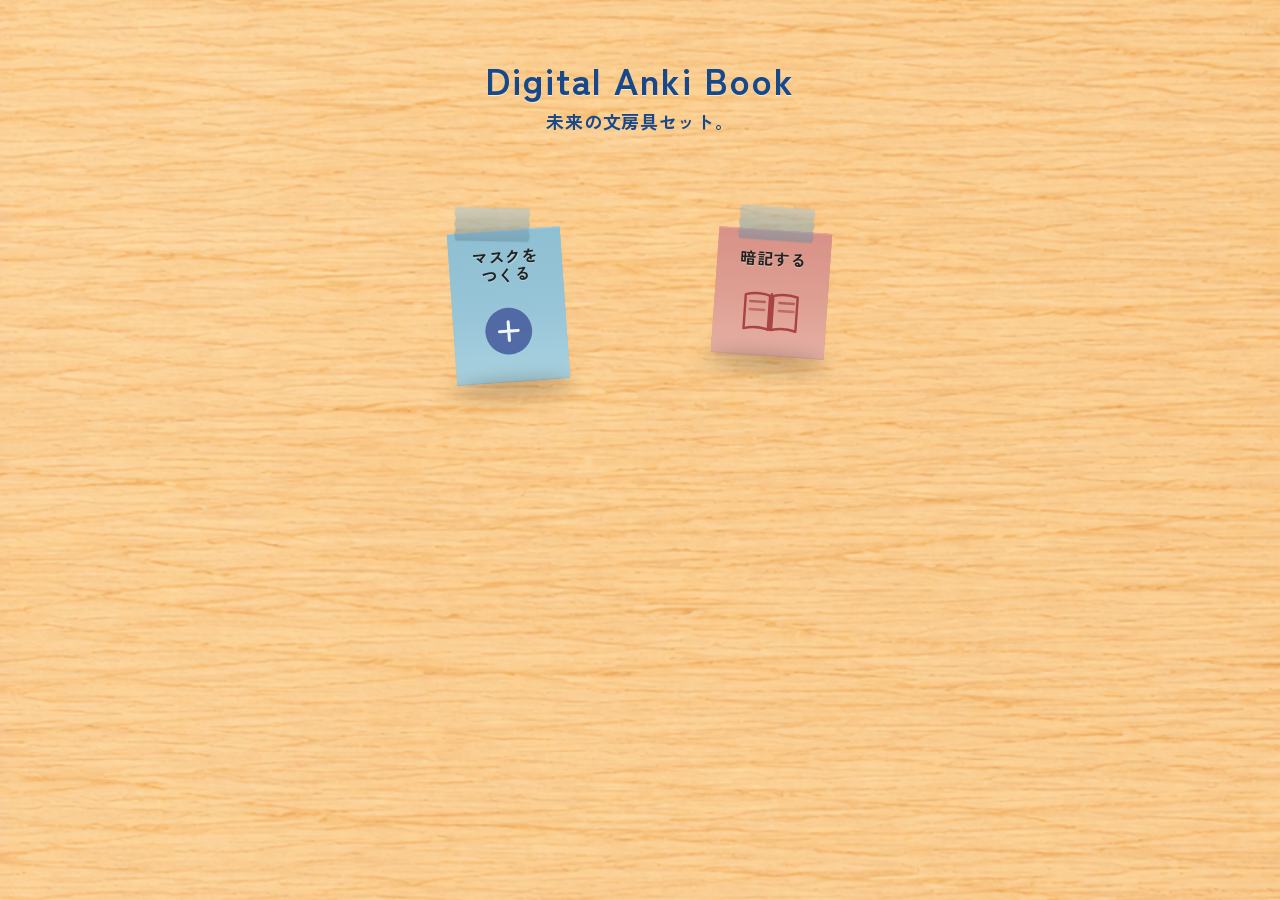
==== index.html @ 85453e47 "今日の復習" ====
<!DOCTYPE html>
<html lang="ja">
<head>
  <meta charset="utf-8" />
  <meta name="viewport" content="width=device-width,initial-scale=1" />
  <meta name="theme-color" content="#fbf7ed" />
  <title>Digital Anki Book</title>
  <link rel="stylesheet" href="css/common.css">
  <link rel="stylesheet" href="css/home.css">
</head>
<body class="home-page">
  <main class="home-scene">
    <section class="home-stage" aria-label="Digital Anki Book">
      <div class="home-title">
        <h1>Digital Anki Book</h1>
        <p class="home-subtitle">未来の文房具セット。</p>
      </div>

      <div class="home-actions">
        <a href="edit.html" class="home-action-btn home-action-btn--blue">
          <span class="home-action-label">マスクを<br>つくる</span>
          <img src="assets/plus.svg" class="home-action-icon" alt="" aria-hidden="true" />
        </a>

        <div class="home-study-wrap">
          <a href="study.html" class="home-action-btn home-action-btn--red" id="homeStudyLink">
            <span class="home-action-label">暗記する</span>
            <img src="assets/book.svg" class="home-action-icon" alt="" aria-hidden="true" />
          </a>
          <div id="homeReviewBubble" class="review-bubble hidden" aria-live="polite"></div>
        </div>
      </div>
    </section>
  </main>

  <script src="storage.js"></script>

  <script>
  (() => {
    const bubble = document.getElementById('homeReviewBubble');

    const REVIEW_WINDOWS = [
      { stage: 1, minDays: 1, maxDays: 3 },
      { stage: 2, minDays: 7, maxDays: 14 },
      { stage: 3, minDays: 30, maxDays: 60 },
    ];

    const DAY_MS = 24 * 60 * 60 * 1000;

    function unique(values) {
      return Array.from(new Set(values.filter(Boolean)));
    }

    function startOfDayMs(value) {
      const d = new Date(value);
      d.setHours(0, 0, 0, 0);
      return d.getTime();
    }

    function diffDays(from, to = Date.now()) {
      return Math.floor(
        (startOfDayMs(to) - startOfDayMs(from)) / DAY_MS
      );
    }

    function getReviewStage(createdAt, now = Date.now()) {
      const days = diffDays(createdAt, now);

      const matched = REVIEW_WINDOWS.find(
        (item) =>
          days >= item.minDays &&
          days <= item.maxDays
      );

      return matched ? matched.stage : 0;
    }

    function normalizeReview(review, createdAt) {
      const baseCreatedAt =
        Number(createdAt) || Date.now();

      const safe =
        review && typeof review === 'object'
          ? review
          : {};

      return {
        createdAt:
          Number.isFinite(Number(safe.createdAt))
            ? Number(safe.createdAt)
            : baseCreatedAt,

        currentStage:
          Number.isFinite(Number(safe.currentStage))
            ? Number(safe.currentStage)
            : getReviewStage(baseCreatedAt),

        completedStages:
          Array.isArray(safe.completedStages)
            ? unique(
                safe.completedStages
                  .map((n) => Number(n))
                  .filter((n) => Number.isFinite(n))
              )
            : [],

        lastCompletedStage:
          Number.isFinite(Number(safe.lastCompletedStage))
            ? Number(safe.lastCompletedStage)
            : 0,
      };
    }

    function isTodayReviewTarget(project, now = Date.now()) {
      if (!project) return false;

      const review = normalizeReview(
        project.review,
        project.createdAt
      );

      const stage = getReviewStage(
        review.createdAt,
        now
      );

      return (
        stage > 0 &&
        !review.completedStages.includes(stage)
      );
    }

    async function updateReviewCount() {
      try {
        const projects =
          await DigitalAnkiStorage.getAllProjects();

        const dueCount = projects.filter(
          (project) =>
            isTodayReviewTarget(project)
        ).length;
        console.log('IndexedDB projects:', projects);
        console.log('今日の復習件数:', dueCount);

        console.log(projects[0]);
        console.log(projects[0].review);

        if (!bubble) return;

        if (dueCount > 0) {
          bubble.textContent =
            `今日の復習 ${dueCount}枚`;
          bubble.classList.remove('hidden');
        } else {
          bubble.classList.add('hidden');
        }
      } catch (error) {
        console.error(
          '今日の復習件数の取得に失敗しました。',
          error
        );
      }
    }

    updateReviewCount();
  })();
  </script>
</body>
</html>
---- css/common.css ----
@import url("https://fonts.googleapis.com/css2?family=Zen+Kaku+Gothic+New:wght@400;500;700;900&display=swap");
:root{
  --toolbar-bg: #f6f7fb;
  --btn-bg: #2b6ef6;
  --btn-fg: white;
  --mask-color: #000;
  --mask-opacity: 1;
  --selected-border: 2px solid #ffd54d;
}

/* リセット */
*{box-sizing:border-box}
html,body{height:100%}
body{
  font-family: system-ui, "Hiragino Kaku Gothic ProN", "Yu Gothic", "Noto Sans JP", sans-serif;
  margin:0;
  padding:0;
  color:#111;
  background:#fff;
}

/* ヘッダー */
header{
  padding:24px 30px;
  border-bottom:1.5px solid #e6e9ef;
  background:var(--toolbar-bg);
  display:flex;
  align-items:center;
}
header h1{
  font-size:30px;
  margin:0;
}

/* メインレイアウト */
.container {
  padding:20px;
  display:flex;
  gap:20px;
  align-items:flex-start;
}

h2 {
    font-size: 50px;
}

p {
    font-size:25px;
}

/* 28pxを2倍にした */
.big-btn{
  padding:12px 10px;
  border-radius:10px;
  font-size:16px;
  background:var(--btn-bg);
  color:var(--btn-fg);
  border:none;
  cursor:pointer;
}

.secondary-btn{
  padding:10px 14px;
  border-radius:8px;
  font-size:0.95rem;
  background:#fff;
  border:1px solid #ccc;
  cursor:pointer;
}

/* 図形選択をコンパクトにする（最小幅を120pxから80pxへ変更） */
#shapeSelect {
  min-width:80px;
}

/* 画像エリア */
.image-area{
  position:relative;
  width:100%;
  min-height:360px;
  border:1px solid #ddd;
  background:#fafafa;
  display:flex;
  align-items:center;
  justify-content:center;
  overflow:auto;
  overscroll-behavior: contain;
}

/* 画像本体 */
.image-area img{
  display:block;
  max-width:100%;
  height:auto;
}

/* マスクの基本 */
.mask{
  position:absolute;
  background:var(--mask-color);
  opacity:var(--mask-opacity);
  cursor:move;
  box-sizing:border-box;
  z-index: 60; /* 編集モードでマスクをテキストボックスより前面に出す */
  touch-action: none;
  -webkit-user-select: none;
  user-select: none;
}

/* 円形マスク */
.mask.circle{
  border-radius:50%;
}

/* 選択時の見た目 */
.mask.selected{
  outline: var(--selected-border);
  outline-offset: 0px;
}

/* リサイズ用ハンドル */
.resize-handle{
  position:absolute;
  width:12px;
  height:12px;
  right:0;
  bottom:0;
  background:#fff;
  border:1px solid #333;
  box-sizing:border-box;
  cursor:se-resize;
  touch-action: none;
  -webkit-user-select: none;
  user-select: none;
}

/* テキスト挿入用モーダル */
.modal{
  position:fixed;
  left:0;
  top:0;
  width:100%;
  height:100%;
  display:flex;
  align-items:center;
  justify-content:center;
  background: rgba(0,0,0,0.4);
  z-index: 1000;
}
.modal .modal-content{
  background:#fff;
  padding:16px;
  border-radius:8px;
  width: min(720px, 90%);
  box-shadow: 0 6px 24px rgba(0,0,0,0.2);
}

/* 補助用の小さなクラス */
.hidden { display:none !important; }

button,
.big-btn,
.secondary-btn,
.home-action-btn,

input[type="color"]{
  -webkit-appearance:none;
  appearance:none;
  border:1px solid #ccc;
  background:#fff;
  padding:0;
  border-radius:6px;
  overflow:hidden;
  display:inline-block;
  vertical-align:middle;
}

input[type="color"]::-webkit-color-swatch-wrapper{
  padding:0;
}

input[type="color"]::-webkit-color-swatch{
  border:none;
  border-radius:4px;
}

input[type="color"]::-moz-color-swatch{
  border:none;
  border-radius:4px;
}

/* スマホ向け調整 */
@media (max-width: 768px){
  header{
    padding:16px 18px;
  }
  header h1{
    font-size:22px;
  }

  .container{
    padding:12px;
    gap:14px;
    flex-direction:column;
    align-items:stretch;
  }


  .home-action-btn{
    padding:15px 16px;
    font-size:1.08rem;
    min-width:0;
    max-width:46vw;
  }

  h2{
    font-size:30px;
  }

  p{
    font-size:16px;
  }

  .big-btn{
    padding:11px 12px;
    font-size:15px;
  }

  .secondary-btn{
    padding:10px 12px;
    font-size:14px;
  }

  .image-area{
    min-height:280px;
  }

  .modal .modal-content{
    width:min(92vw, 720px);
    padding:14px;
  }

  #shapeSelect{
    min-width:0;
    max-width:100%;
  }

  #sortSelect,
  #displayFilterSelect{
    min-width:0;
    flex:1 1 160px;
    max-width:100%;
  }

  input,
  select,
  textarea{
    font-size:16px;
  }

  input[type="color"]{
    width:48px;
    height:40px;
  }

  input[type="color"]::-webkit-color-swatch{
    border-radius:4px;
  }

  input[type="color"]::-moz-color-swatch{
    border-radius:4px;
  }
}

/* ===== study / book pages ===== */
body.study-page,
body.book-page{
  min-height:100%;
  font-family:"Zen Kaku Gothic New", "Noto Sans JP", "Yu Gothic", "Hiragino Sans", sans-serif;
  color:#30404a;
  overflow-x:hidden;
  position:relative;

  background:
    url("../assets/desk.jpg") center center / cover no-repeat fixed;
}

body.study-page button,
body.study-page .study-toolbar-btn,
body.study-page .study-delete-panel__button,
body.study-page .study-sheet__option,
body.book-page button,
body.book-page .book-toolbar-btn{
  font-family: inherit;
}

body.study-page .study-scene,
body.book-page .book-scene{
  min-height:100svh;
  width:min(100%, 1120px);
  margin:0 auto;
  padding:clamp(14px, 3.6vw, 28px) clamp(10px, 3vw, 20px) 24px;
  display:flex;
  flex-direction:column;
  gap:14px;
  position:relative;
  z-index:1;
}

body.study-page .study-topbar,
body.book-page .book-topbar{
  display:grid;
  grid-template-columns: 1fr auto 1fr;
  align-items:center;
  gap:12px;
  padding:12px 14px;
  border-radius:22px;
  border:1px solid rgba(81, 90, 98, .12);
  background:rgba(251, 247, 237, .90);
  box-shadow:0 18px 28px -24px rgba(74, 58, 36, .35), inset 0 1px 0 rgba(255,255,255,.42);
  backdrop-filter: blur(4px);
}

body.study-page .study-topbar__title,
body.book-page .book-topbar__title{
  justify-self:center;
  text-align:center;
  min-width:0;
}

body.study-page .study-topbar__title h1,
body.book-page .book-topbar__title h1{
  margin:0;
  font-size:clamp(20px, 4.2vw, 28px);
  font-weight:700;
  letter-spacing:.06em;
  color:#16488A;
  text-shadow:0 1px 0 rgba(255,255,255,.45);
}

body.study-page .study-topbar-btn,
body.book-page .book-topbar-btn{
  appearance:none;
  border:1px solid rgba(68, 78, 88, .12);
  background:linear-gradient(180deg, #ffffff 0%, #f0eadf 100%);
  color:#29404f;
  box-shadow:0 8px 18px -14px rgba(74,58,36,.28), inset 0 1px 0 rgba(255,255,255,.55);
  cursor:pointer;
  display:inline-flex;
  align-items:center;
  justify-content:center;
  gap:8px;
  min-height:46px;
  padding:10px 14px;
  font-weight:700;
  letter-spacing:.03em;
  transition:transform .15s ease, filter .15s ease, box-shadow .15s ease;
}

body.study-page .study-topbar-btn:hover,
body.book-page .book-topbar-btn:hover{
  transform:translateY(-1px);
  filter:saturate(1.02) brightness(1.01);
}

body.study-page .study-topbar-btn:active,
body.book-page .book-topbar-btn:active{
  transform:translateY(1px) scale(.99);
}

body.study-page .study-topbar-btn--back,
body.book-page .book-topbar-btn--back{
  justify-self:start;
  width:48px;
  height:48px;
  min-width:48px;
  min-height:48px;
  padding:0;
  border-radius:50%;
  aspect-ratio:1 / 1;
}

body.study-page .study-topbar-btn__icon{
    display:block;
    width:24px;
    height:24px;
    object-fit:contain;
}

body.book-page .book-topbar-btn__icon{
    display:block;
    width:24px;
    height:24px;
    object-fit:contain;
}

body.study-page .study-topbar__spacer,
body.book-page .book-topbar__spacer{
  justify-self:end;
  width:48px;
  height:48px;
}

@media (max-width: 768px){
  body.study-page .study-scene,
  body.book-page .book-scene{
    padding:14px 10px 22px;
  }

  body.study-page .study-topbar,
  body.book-page .book-topbar{
    grid-template-columns:1fr auto 1fr;
    padding:10px 10px;
    gap:8px;
  }

  body.study-page .study-topbar__title h1,
  body.book-page .book-topbar__title h1{
    font-size:clamp(18px, 5vw, 23px);
  }

  
}
---- css/home.css ----
body.home-page{
  min-height:100%;
  font-family:"Zen Kaku Gothic New", "Noto Sans JP", "Yu Gothic", "Hiragino Sans", sans-serif;
  color:#16488A;
  background:
    url("../assets/desk.jpg") center center / cover no-repeat fixed;
  overflow-x:hidden;
  position:relative;
}

.home-scene{
  min-height:100svh;
  display:grid;
  place-items:start center;
  padding: clamp(22px, 5vw, 44px) clamp(12px, 4vw, 22px) 28px;
  position:relative;
  z-index:1;
}

.home-stage{
  width:min(100%, 920px);
  display:flex;
  flex-direction:column;
  align-items:center;
  justify-content:flex-start;
}

.home-title{
  text-align:center;
  margin-top:clamp(2px, 1vw, 8px);
}

.home-title h1{
  margin:0;
  font-size:clamp(34px, 8.1vw, 37px);
  font-weight:700;
  letter-spacing:.05em;
  color:#16488A;
  text-shadow:0 1px 0 rgba(255,255,255,.55);
}

.home-subtitle{
  margin:2px 0 0;
  font-size:clamp(14px, 4vw, 18px);
  color:#16488A;
  font-weight:600;
  letter-spacing:.04em;
}

.home-actions{
  margin-top:clamp(56px, 12vw, 96px);
  display:flex;
  justify-content:center;
  align-items:flex-start;
  gap:clamp(110px, 22vw, 150px);
  flex-wrap:nowrap;
}

body.home-page .home-action-btn{
  --tape-left:50%;
  --tape-rotate:0deg;
  position:relative;
  width:clamp(76px, 28vw, 113px);
  aspect-ratio:0.90;
  padding:18px 9px 10px;
  display:grid;
  grid-template-rows: 1fr auto 10px auto 1fr;
  justify-items:center;
  align-items:center;
  text-align:center;
  border-radius:0;
  border:none;
  text-decoration:none;
  color:#222222;
  font-weight:700;
  font-size:clamp(0.88rem, 2.9vw, 0.99rem);
  letter-spacing:.04em;
  box-shadow:
    0 4px 8px -6px rgba(74,58,36,.18),
    inset 0 1px 0 rgba(255,255,255,.20),
    inset 0 -1px 0 rgba(0,0,0,.05);
  overflow:visible;
  transform:rotate(var(--note-tilt));
  transition:
    transform .16s ease,
    box-shadow .16s ease,
    filter .16s ease;
  background-color: var(--note-bg);
  position:relative;
  z-index:1;
  background-image:
    linear-gradient(180deg, var(--note-bg) 0%, var(--note-bg-mid) 56%, var(--note-bg-bottom) 100%),
    radial-gradient(circle at 18% 14%, rgba(255,255,255,.16), transparent 38%);
}

body.home-page .home-action-btn::before{
  content:'';
  position:absolute;
  top:0;
  left:var(--tape-left);
  transform:translate(-50%, -55%) rotate(var(--tape-rotate));
  width:70%;
  height:140px;
  background:url("../assets/tape.svg") center / contain no-repeat;
  pointer-events:none;
  opacity:.56;
}

body.home-page .home-action-btn--blue{
  --note-tilt:-4deg;
  --note-bg:#8fbfd2;
  --note-bg-mid:#98c5d8;
  --note-bg-bottom:#a9d2e0;
  --tape-left:41%;
  --tape-rotate:5deg;
}

body.home-page .home-action-btn--red{
  --note-tilt:4deg;
  --note-bg:#d99186;
  --note-bg-mid:#dea093;
  --note-bg-bottom:#e7b0a5;
  --tape-left:50%;
  --tape-rotate:0deg;
}

.home-action-label{
  grid-row:2;
  display:block;
  position:relative;
  z-index:1;
  line-height:1.15;
  white-space:normal;
  text-shadow:0 1px 0 rgba(255,255,255,.35);
}

.home-action-icon{
  grid-row:4;
  display:block;
  width:clamp(58px, 12vw, 78px);
  height:auto;
  margin-top:0;
  opacity:.84;
  position:relative;
  z-index:1;
}

body.home-page .home-action-btn::after{
  content:'';
  position:absolute;

  left:-5%;
  right:-5%;
  bottom:-10px;

  height:8px;

  background:rgba(55,42,25,.65);
  border-radius:50%;

  filter:blur(10px);

  opacity:1;

  pointer-events:none;

  z-index:0;
}

body.home-page .home-study-wrap{
  display:flex;
  flex-direction:column;
  align-items:center;
}

body.home-page .review-bubble{
  margin-top:-190px;

  padding:6px 12px;

  border-radius:999px;
  background:#fff7d8;
  border:1px solid #e5d39a;

  font-size:13px;
  font-weight:700;
  color:#16488A;

  white-space:nowrap;

  box-shadow:0 4px 10px rgba(0,0,0,.08);
}

@media (max-width: 768px){
  .home-scene{
    min-height:100svh;
    padding: clamp(18px, 4vw, 28px) clamp(10px, 3vw, 16px) 22px;
  }

  .home-stage{
    width:min(100%, 860px);
  }

  .home-actions{
    gap:clamp(110px, 22vw, 150px);
    margin-top:clamp(100px, 30vw, 150px);
  }

  body.home-page .home-action-btn{
    width:min(38vw, 104px);
    aspect-ratio:0.90;
    font-size:clamp(0.84rem, 2.8vw, 0.94rem);
    padding:16px 8px 10px;
    grid-template-rows: 1fr auto 8px auto 1fr;
  }

  .home-action-icon{
    width:clamp(48px, 10vw, 66px);
  }

  body.home-page .home-action-btn::before{
    height:96px;
  }

  .home-title h1{
    font-size:clamp(33px, 8.6vw, 35px);
  }

  .home-subtitle{
    font-size:clamp(13px, 3.6vw, 16px);
  }
}
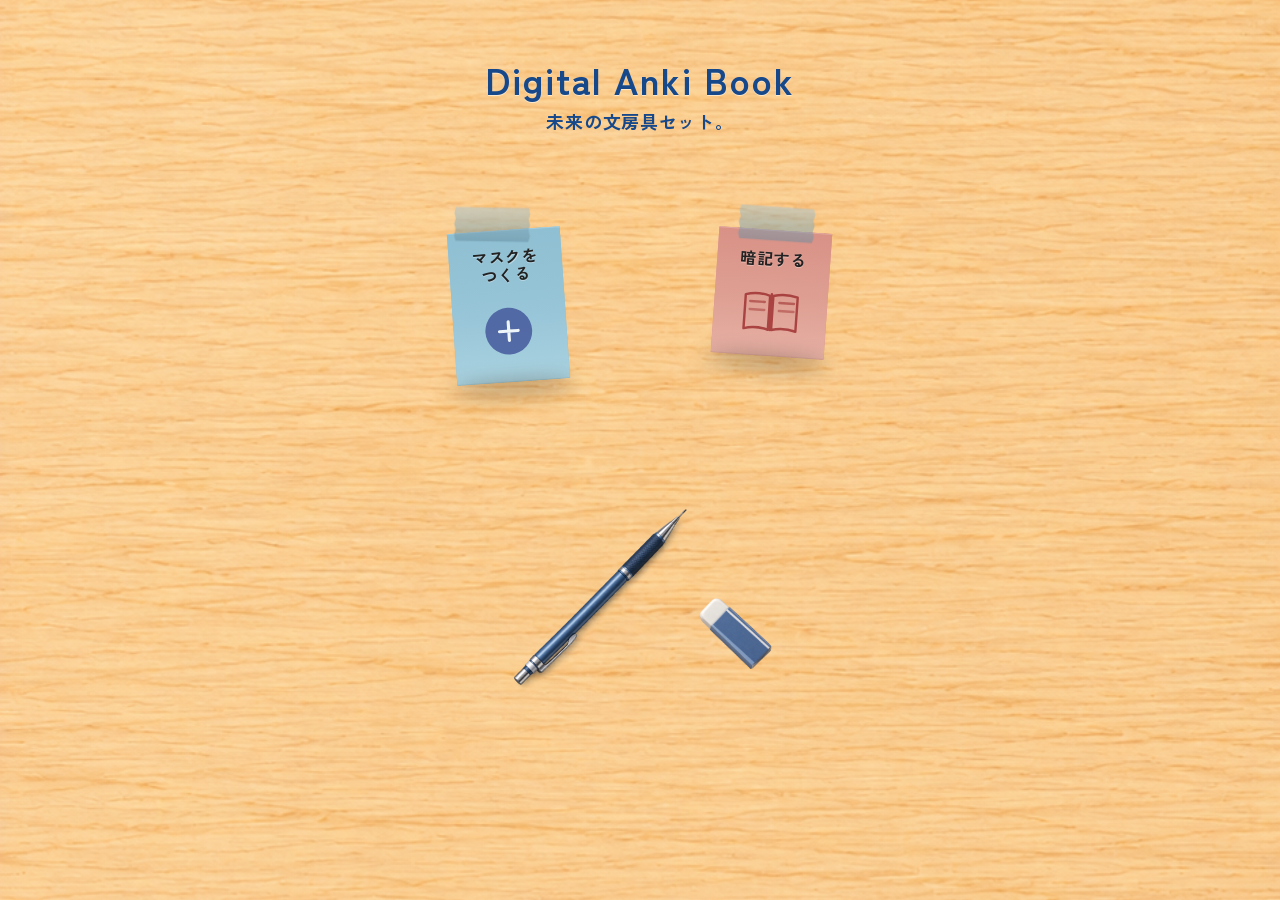
==== commit 89a539f6: "装飾" ====
--- a/index.html
+++ b/index.html
@@ -30,6 +30,8 @@
           <div id="homeReviewBubble" class="review-bubble hidden" aria-live="polite"></div>
         </div>
       </div>
+      <img src="assets/pen.png" class="home-decoration home-decoration--pen" alt="" aria-hidden="true">
+      <img src="assets/eraser.png" class="home-decoration home-decoration--eraser" alt="" aria-hidden="true">
     </section>
   </main>
 
@@ -147,13 +149,10 @@
 
         if (!bubble) return;
 
-        if (dueCount > 0) {
-          bubble.textContent =
-            `今日の復習 ${dueCount}枚`;
-          bubble.classList.remove('hidden');
-        } else {
-          bubble.classList.add('hidden');
-        }
+        bubble.textContent =
+          `今日の復習 ${dueCount}枚`;
+
+        bubble.classList.remove('hidden');
       } catch (error) {
         console.error(
           '今日の復習件数の取得に失敗しました。',
--- a/css/home.css
+++ b/css/home.css
@@ -191,6 +191,31 @@
   box-shadow:0 4px 10px rgba(0,0,0,.08);
 }
 
+body.home-page .home-decoration{
+  position:absolute;
+  z-index:0;
+  pointer-events:none;
+  user-select:none;
+}
+
+body.home-page .home-stage{
+  position:relative;
+}
+
+body.home-page .home-decoration--pen{
+  width:250px;
+  right:380px;
+  bottom:-300px;
+  transform:rotate(-12deg);
+}
+
+body.home-page .home-decoration--eraser{
+  width:150px;
+  right:290px;
+  bottom:-300px;
+  transform:rotate(8deg);
+}
+
 @media (max-width: 768px){
   .home-scene{
     min-height:100svh;
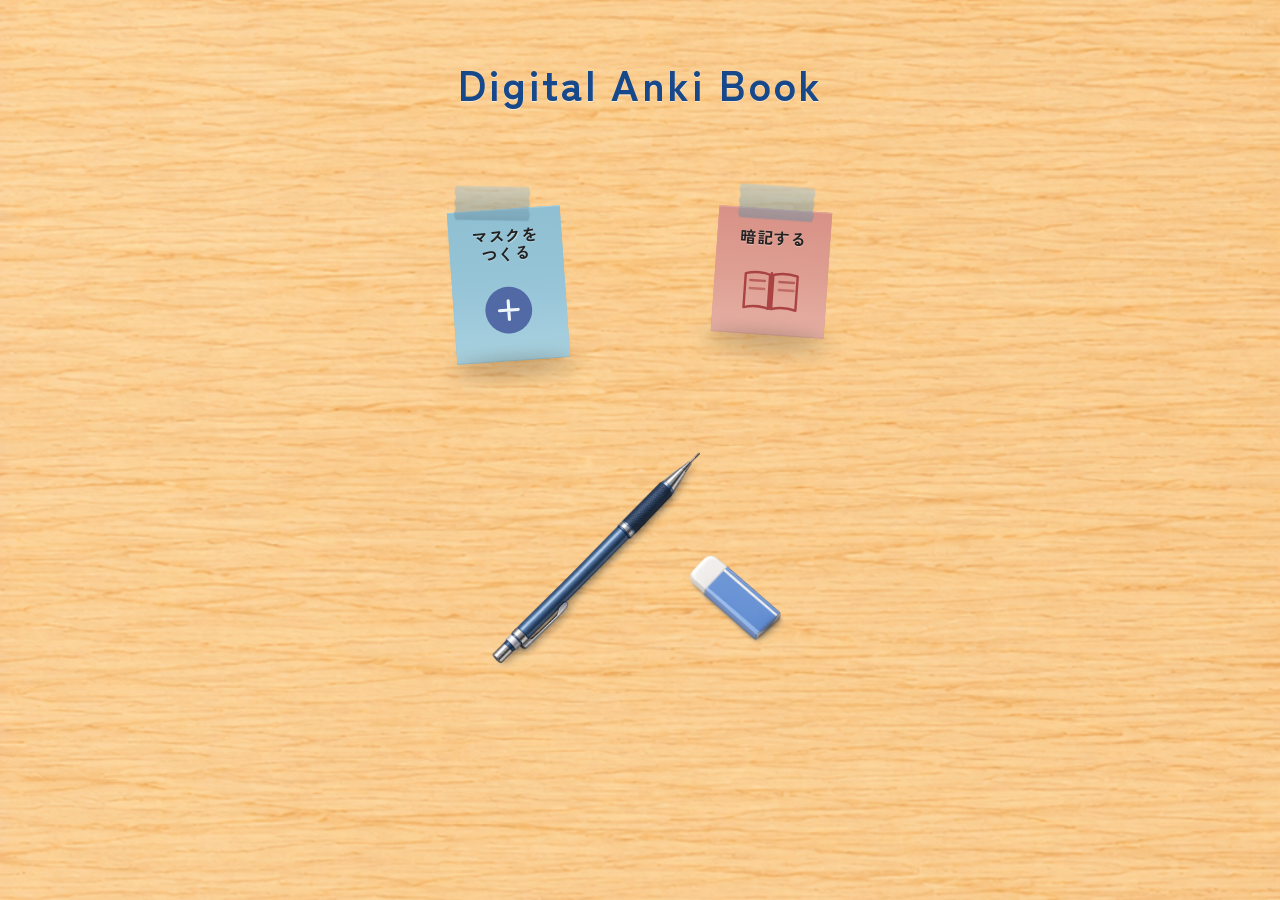
==== commit a6edb243: "トップページ" ====
--- a/index.html
+++ b/index.html
@@ -13,7 +13,6 @@
     <section class="home-stage" aria-label="Digital Anki Book">
       <div class="home-title">
         <h1>Digital Anki Book</h1>
-        <p class="home-subtitle">未来の文房具セット。</p>
       </div>
 
       <div class="home-actions">
--- a/css/common.css
+++ b/css/common.css
@@ -286,11 +286,7 @@
 }
 
 body.study-page button,
-body.study-page .study-toolbar-btn,
-body.study-page .study-delete-panel__button,
-body.study-page .study-sheet__option,
-body.book-page button,
-body.book-page .book-toolbar-btn{
+body.book-page button{
   font-family: inherit;
 }
 
@@ -380,13 +376,7 @@
   aspect-ratio:1 / 1;
 }
 
-body.study-page .study-topbar-btn__icon{
-    display:block;
-    width:24px;
-    height:24px;
-    object-fit:contain;
-}
-
+body.study-page .study-topbar-btn__icon,
 body.book-page .book-topbar-btn__icon{
     display:block;
     width:24px;
--- a/css/home.css
+++ b/css/home.css
@@ -32,7 +32,7 @@
 
 .home-title h1{
   margin:0;
-  font-size:clamp(34px, 8.1vw, 37px);
+  font-size:clamp(38px, 9vw, 42px);
   font-weight:700;
   letter-spacing:.05em;
   color:#16488A;
@@ -82,7 +82,6 @@
   overflow:visible;
   transform:rotate(var(--note-tilt));
   transition:
-    transform .16s ease,
     box-shadow .16s ease,
     filter .16s ease;
   background-color: var(--note-bg);
@@ -203,15 +202,15 @@
 }
 
 body.home-page .home-decoration--pen{
-  width:250px;
-  right:380px;
+  width:300px;
+  right:360px;
   bottom:-300px;
   transform:rotate(-12deg);
 }
 
 body.home-page .home-decoration--eraser{
-  width:150px;
-  right:290px;
+  width:190px;
+  right:270px;
   bottom:-300px;
   transform:rotate(8deg);
 }
@@ -254,5 +253,14 @@
   .home-subtitle{
     font-size:clamp(13px, 3.6vw, 16px);
   }
-}
-
+  body.home-page .home-decoration--pen{
+    right:110px;
+    bottom:-350px;
+  }
+
+  body.home-page .home-decoration--eraser{
+    right:20px;
+    bottom:-350px;
+  }
+}
+
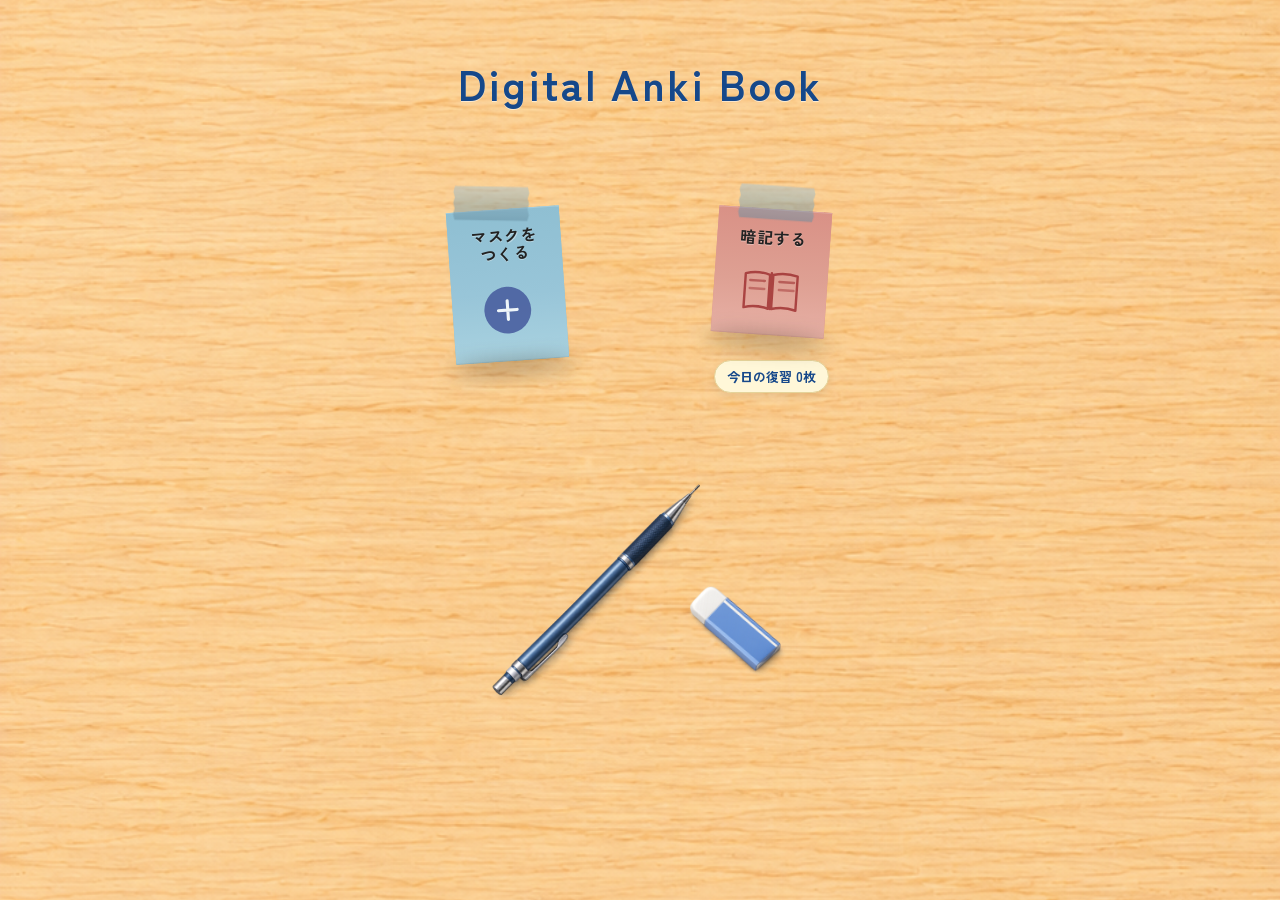
==== commit 88645be5: "不要コード削除" ====
--- a/index.html
+++ b/index.html
@@ -22,7 +22,7 @@
         </a>
 
         <div class="home-study-wrap">
-          <a href="study.html" class="home-action-btn home-action-btn--red" id="homeStudyLink">
+          <a href="study.html" class="home-action-btn home-action-btn--red">
             <span class="home-action-label">暗記する</span>
             <img src="assets/book.svg" class="home-action-icon" alt="" aria-hidden="true" />
           </a>
@@ -140,11 +140,6 @@
           (project) =>
             isTodayReviewTarget(project)
         ).length;
-        console.log('IndexedDB projects:', projects);
-        console.log('今日の復習件数:', dueCount);
-
-        console.log(projects[0]);
-        console.log(projects[0].review);
 
         if (!bubble) return;
 
--- a/css/common.css
+++ b/css/common.css
@@ -30,14 +30,6 @@
 header h1{
   font-size:30px;
   margin:0;
-}
-
-/* メインレイアウト */
-.container {
-  padding:20px;
-  display:flex;
-  gap:20px;
-  align-items:flex-start;
 }
 
 h2 {
@@ -198,14 +190,6 @@
     font-size:22px;
   }
 
-  .container{
-    padding:12px;
-    gap:14px;
-    flex-direction:column;
-    align-items:stretch;
-  }
-
-
   .home-action-btn{
     padding:15px 16px;
     font-size:1.08rem;
@@ -242,13 +226,6 @@
 
   #shapeSelect{
     min-width:0;
-    max-width:100%;
-  }
-
-  #sortSelect,
-  #displayFilterSelect{
-    min-width:0;
-    flex:1 1 160px;
     max-width:100%;
   }
 
--- a/css/home.css
+++ b/css/home.css
@@ -37,14 +37,6 @@
   letter-spacing:.05em;
   color:#16488A;
   text-shadow:0 1px 0 rgba(255,255,255,.55);
-}
-
-.home-subtitle{
-  margin:2px 0 0;
-  font-size:clamp(14px, 4vw, 18px);
-  color:#16488A;
-  font-weight:600;
-  letter-spacing:.04em;
 }
 
 .home-actions{
@@ -173,7 +165,7 @@
 }
 
 body.home-page .review-bubble{
-  margin-top:-190px;
+  margin-top:25px;
 
   padding:6px 12px;
 
@@ -250,9 +242,6 @@
     font-size:clamp(33px, 8.6vw, 35px);
   }
 
-  .home-subtitle{
-    font-size:clamp(13px, 3.6vw, 16px);
-  }
   body.home-page .home-decoration--pen{
     right:110px;
     bottom:-350px;
